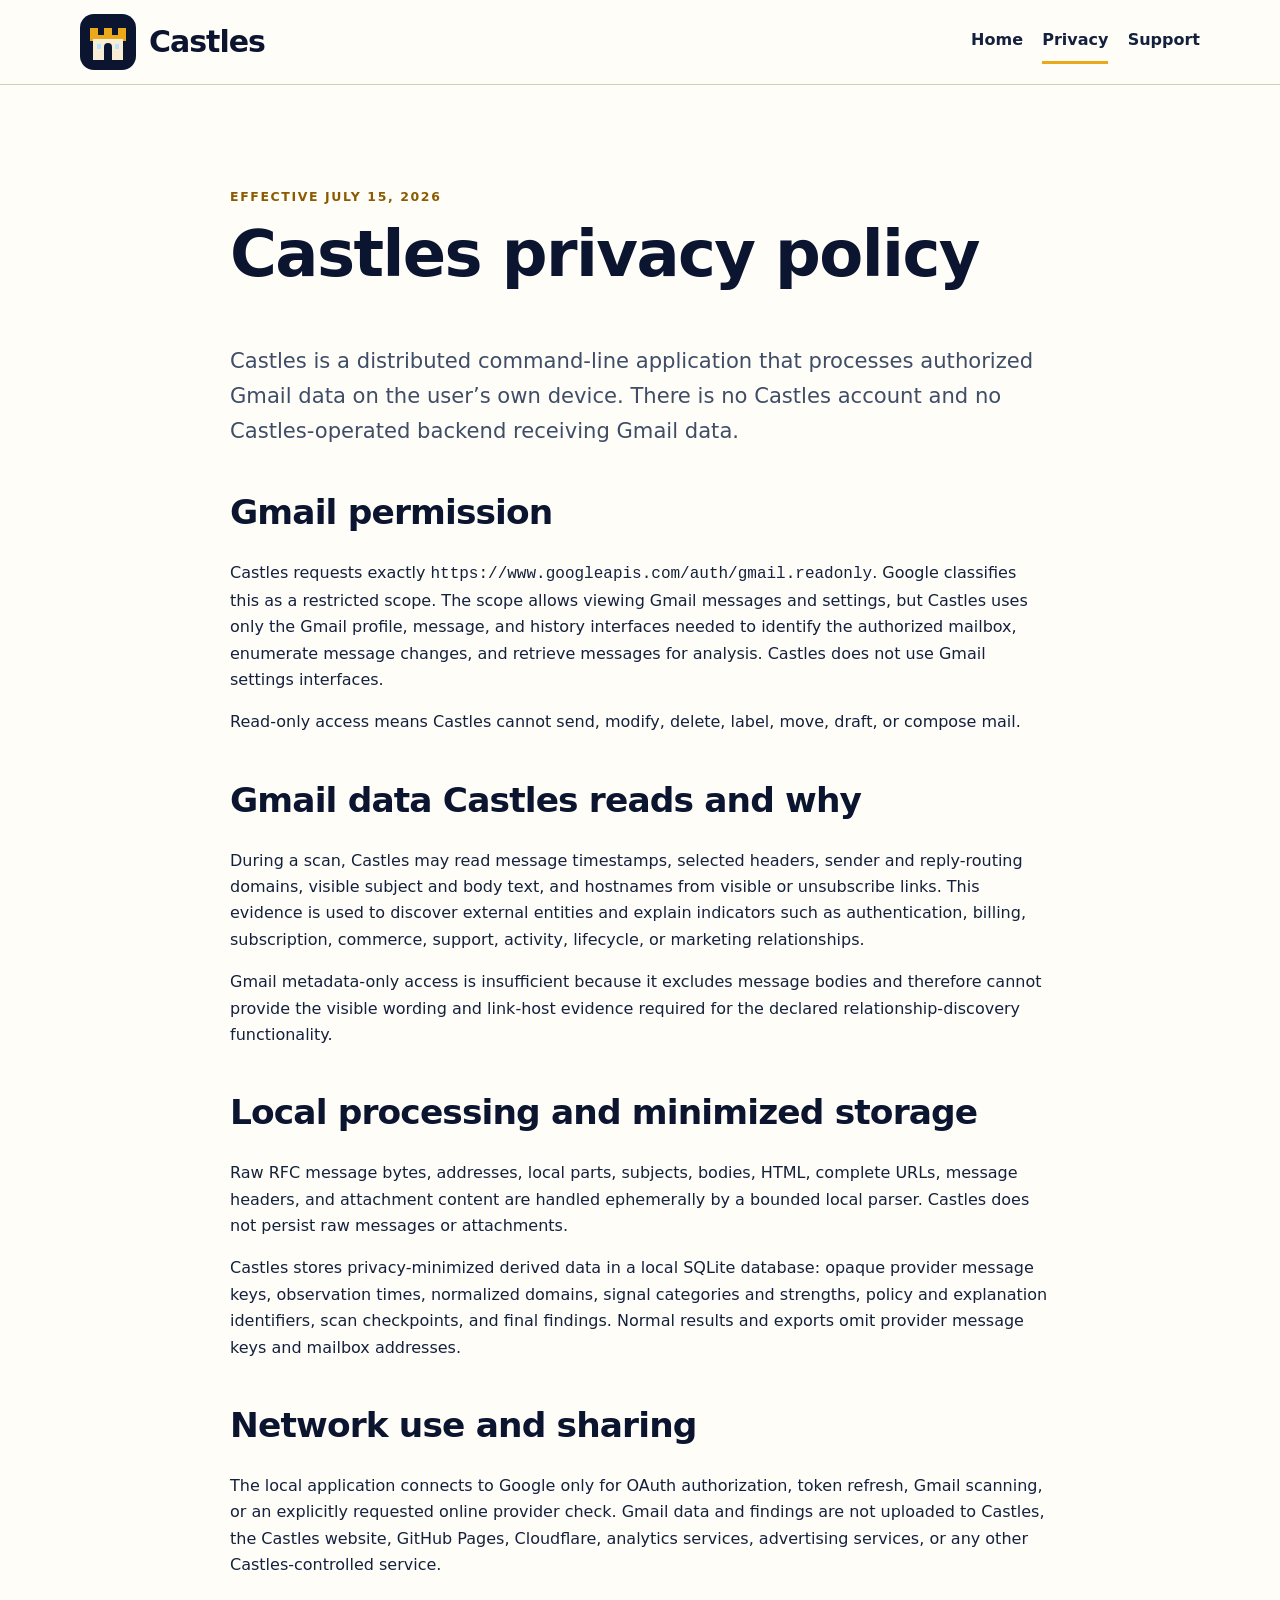
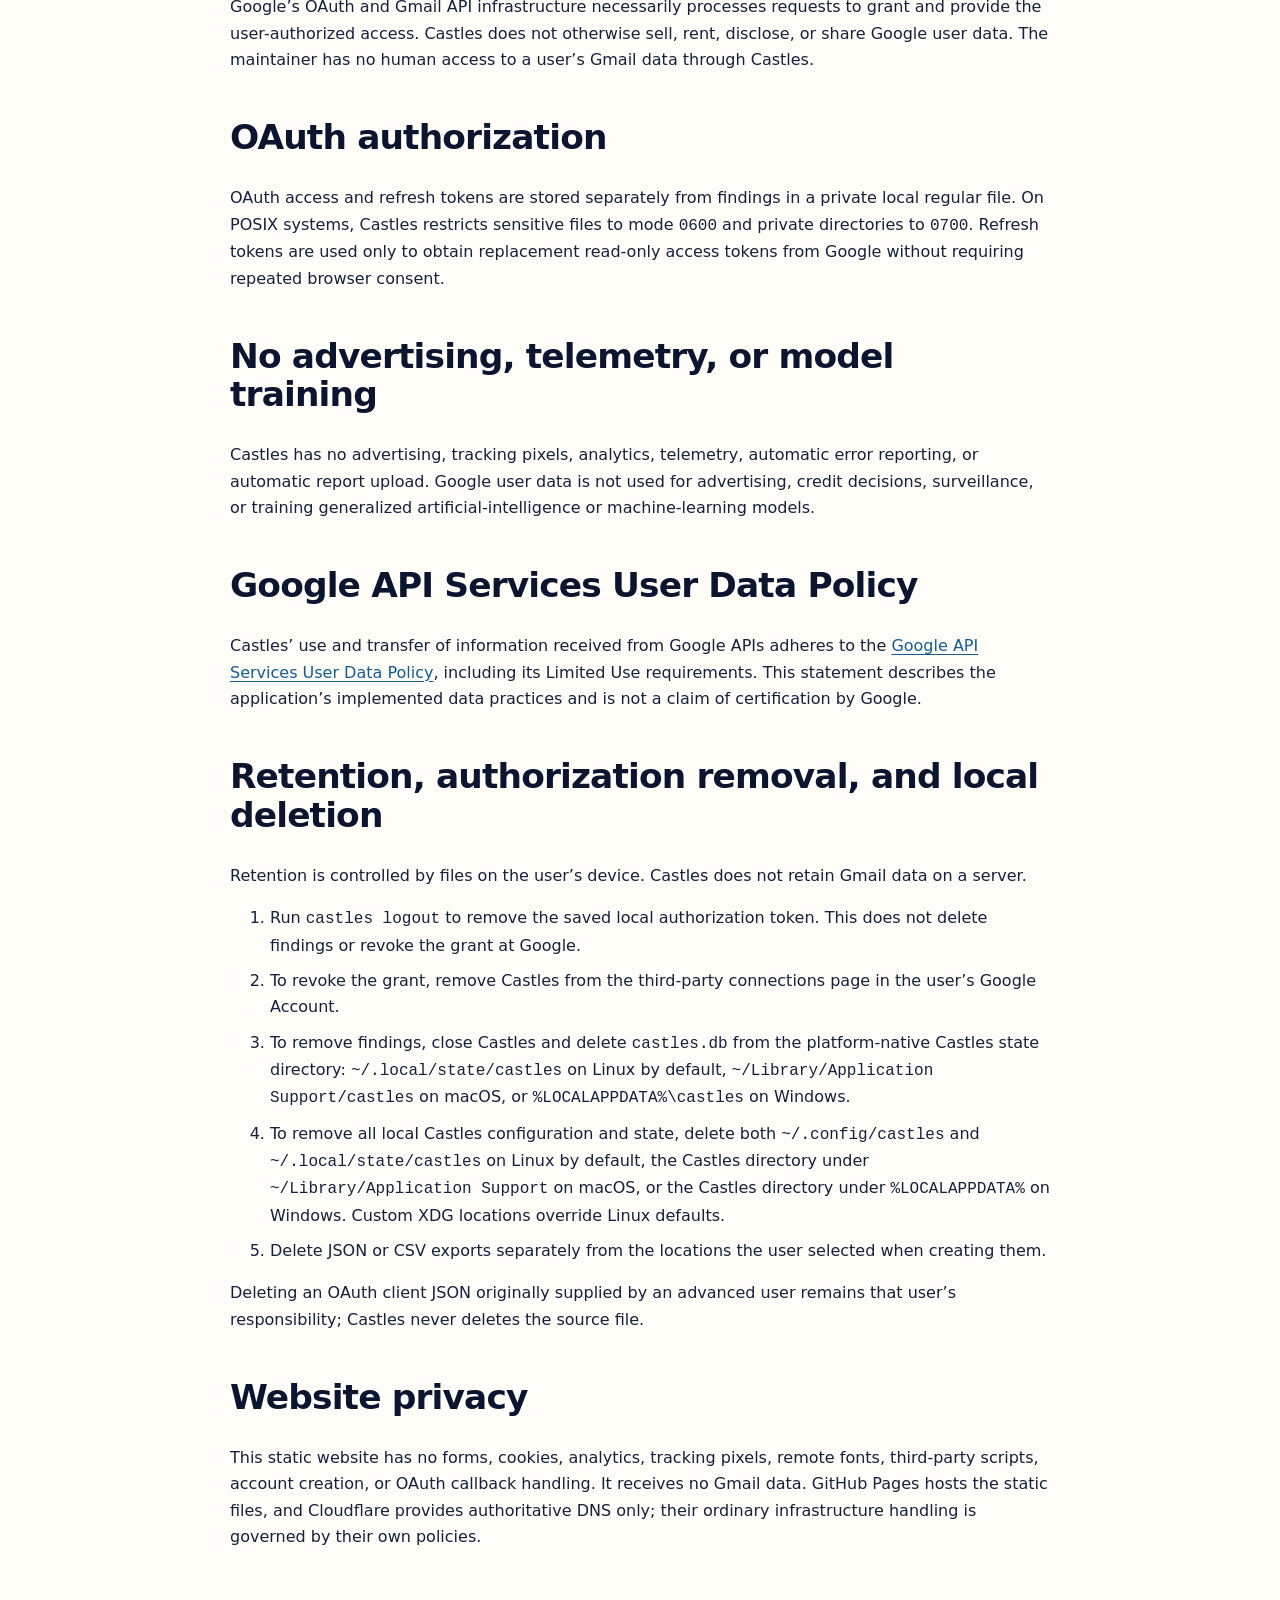
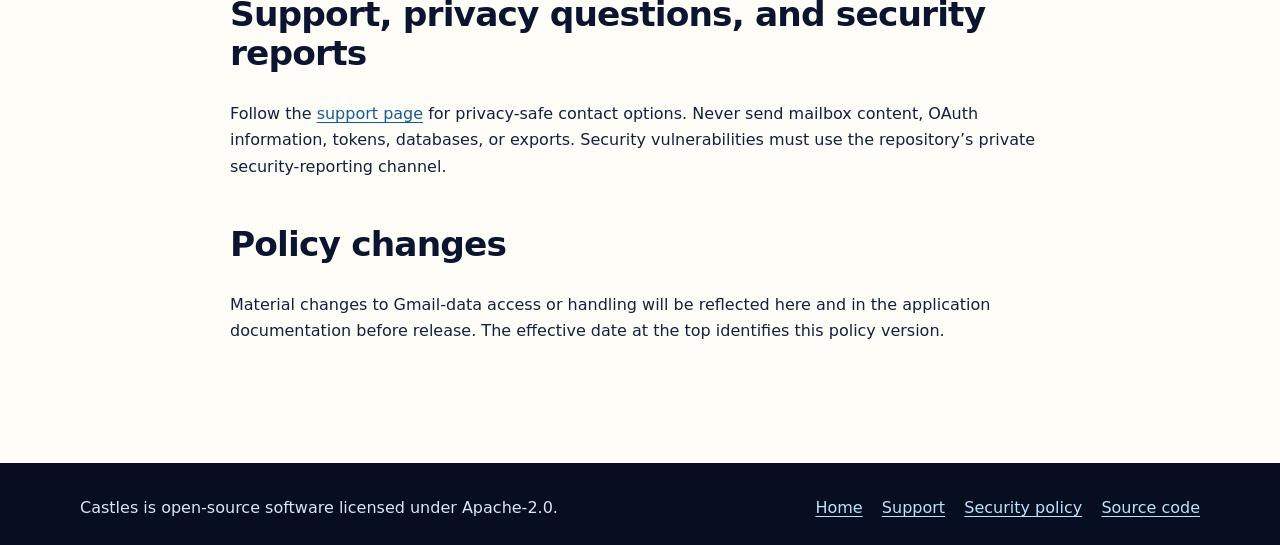
==== site/privacy.html @ 7852fce7 "Initial Castles release" ====
<!doctype html>
<html lang="en">
<head>
  <meta charset="utf-8">
  <meta name="viewport" content="width=device-width, initial-scale=1">
  <meta name="description" content="Privacy policy for Castles Gmail read-only access and local data processing.">
  <meta name="referrer" content="no-referrer">
  <meta http-equiv="Content-Security-Policy" content="default-src 'none'; style-src 'self'; img-src 'self'; script-src 'none'; connect-src 'none'; object-src 'none'; base-uri 'none'; form-action 'none'; frame-src 'none'">
  <link rel="canonical" href="https://castles.luigiverona.dev/privacy.html">
  <link rel="icon" href="favicon.svg" type="image/svg+xml">
  <link rel="stylesheet" href="style.css">
  <title>Privacy policy — Castles</title>
</head>
<body>
  <a class="skip" href="#main">Skip to content</a>
  <header class="site-header">
    <div class="wrap header-row">
      <a class="brand" href="index.html" aria-label="Castles home">
        <img src="logo.svg" width="224" height="56" alt="Castles">
      </a>
      <nav aria-label="Primary navigation">
        <a href="index.html">Home</a>
        <a aria-current="page" href="privacy.html">Privacy</a>
        <a href="support.html">Support</a>
      </nav>
    </div>
  </header>

  <main id="main" class="policy">
    <article class="wrap prose">
      <p class="eyebrow">Effective July 15, 2026</p>
      <h1>Castles privacy policy</h1>
      <p class="lede">Castles is a distributed command-line application that processes authorized Gmail data on the user’s own device. There is no Castles account and no Castles-operated backend receiving Gmail data.</p>

      <h2>Gmail permission</h2>
      <p>Castles requests exactly <code>https://www.googleapis.com/auth/gmail.readonly</code>. Google classifies this as a restricted scope. The scope allows viewing Gmail messages and settings, but Castles uses only the Gmail profile, message, and history interfaces needed to identify the authorized mailbox, enumerate message changes, and retrieve messages for analysis. Castles does not use Gmail settings interfaces.</p>
      <p>Read-only access means Castles cannot send, modify, delete, label, move, draft, or compose mail.</p>

      <h2>Gmail data Castles reads and why</h2>
      <p>During a scan, Castles may read message timestamps, selected headers, sender and reply-routing domains, visible subject and body text, and hostnames from visible or unsubscribe links. This evidence is used to discover external entities and explain indicators such as authentication, billing, subscription, commerce, support, activity, lifecycle, or marketing relationships.</p>
      <p>Gmail metadata-only access is insufficient because it excludes message bodies and therefore cannot provide the visible wording and link-host evidence required for the declared relationship-discovery functionality.</p>

      <h2>Local processing and minimized storage</h2>
      <p>Raw RFC message bytes, addresses, local parts, subjects, bodies, HTML, complete URLs, message headers, and attachment content are handled ephemerally by a bounded local parser. Castles does not persist raw messages or attachments.</p>
      <p>Castles stores privacy-minimized derived data in a local SQLite database: opaque provider message keys, observation times, normalized domains, signal categories and strengths, policy and explanation identifiers, scan checkpoints, and final findings. Normal results and exports omit provider message keys and mailbox addresses.</p>

      <h2>Network use and sharing</h2>
      <p>The local application connects to Google only for OAuth authorization, token refresh, Gmail scanning, or an explicitly requested online provider check. Gmail data and findings are not uploaded to Castles, the Castles website, GitHub Pages, Cloudflare, analytics services, advertising services, or any other Castles-controlled service.</p>
      <p>Google’s OAuth and Gmail API infrastructure necessarily processes requests to grant and provide the user-authorized access. Castles does not otherwise sell, rent, disclose, or share Google user data. The maintainer has no human access to a user’s Gmail data through Castles.</p>

      <h2>OAuth authorization</h2>
      <p>OAuth access and refresh tokens are stored separately from findings in a private local regular file. On POSIX systems, Castles restricts sensitive files to mode <code>0600</code> and private directories to <code>0700</code>. Refresh tokens are used only to obtain replacement read-only access tokens from Google without requiring repeated browser consent.</p>

      <h2>No advertising, telemetry, or model training</h2>
      <p>Castles has no advertising, tracking pixels, analytics, telemetry, automatic error reporting, or automatic report upload. Google user data is not used for advertising, credit decisions, surveillance, or training generalized artificial-intelligence or machine-learning models.</p>

      <h2>Google API Services User Data Policy</h2>
      <p>Castles’ use and transfer of information received from Google APIs adheres to the <a href="https://developers.google.com/terms/api-services-user-data-policy">Google API Services User Data Policy</a>, including its Limited Use requirements. This statement describes the application’s implemented data practices and is not a claim of certification by Google.</p>

      <h2 id="retention">Retention, authorization removal, and local deletion</h2>
      <p>Retention is controlled by files on the user’s device. Castles does not retain Gmail data on a server.</p>
      <ol>
        <li>Run <code>castles logout</code> to remove the saved local authorization token. This does not delete findings or revoke the grant at Google.</li>
        <li>To revoke the grant, remove Castles from the third-party connections page in the user’s Google Account.</li>
        <li>To remove findings, close Castles and delete <code>castles.db</code> from the platform-native Castles state directory: <code>~/.local/state/castles</code> on Linux by default, <code>~/Library/Application Support/castles</code> on macOS, or <code>%LOCALAPPDATA%\castles</code> on Windows.</li>
        <li>To remove all local Castles configuration and state, delete both <code>~/.config/castles</code> and <code>~/.local/state/castles</code> on Linux by default, the Castles directory under <code>~/Library/Application Support</code> on macOS, or the Castles directory under <code>%LOCALAPPDATA%</code> on Windows. Custom XDG locations override Linux defaults.</li>
        <li>Delete JSON or CSV exports separately from the locations the user selected when creating them.</li>
      </ol>
      <p>Deleting an OAuth client JSON originally supplied by an advanced user remains that user’s responsibility; Castles never deletes the source file.</p>

      <h2>Website privacy</h2>
      <p>This static website has no forms, cookies, analytics, tracking pixels, remote fonts, third-party scripts, account creation, or OAuth callback handling. It receives no Gmail data. GitHub Pages hosts the static files, and Cloudflare provides authoritative DNS only; their ordinary infrastructure handling is governed by their own policies.</p>

      <h2>Support, privacy questions, and security reports</h2>
      <p>Follow the <a href="support.html">support page</a> for privacy-safe contact options. Never send mailbox content, OAuth information, tokens, databases, or exports. Security vulnerabilities must use the repository’s private security-reporting channel.</p>

      <h2>Policy changes</h2>
      <p>Material changes to Gmail-data access or handling will be reflected here and in the application documentation before release. The effective date at the top identifies this policy version.</p>
    </article>
  </main>

  <footer>
    <div class="wrap footer-grid">
      <p>Castles is open-source software licensed under Apache-2.0.</p>
      <nav aria-label="Footer navigation">
        <a href="index.html">Home</a>
        <a href="support.html">Support</a>
        <a href="https://github.com/luigiverona/castles/security/policy">Security policy</a>
        <a href="https://github.com/luigiverona/castles">Source code</a>
      </nav>
    </div>
  </footer>
</body>
</html>
---- site/style.css ----
:root {
  color-scheme: light;
  --ink: #14213d;
  --ink-soft: #3f4d67;
  --night: #0b1530;
  --paper: #fffdf8;
  --sand: #f3ecdc;
  --gold: #e9a91b;
  --gold-dark: #8a5b00;
  --sky: #b9e3ff;
  --line: #d6ccb9;
  --danger: #7c1f2a;
  --danger-bg: #fff2f1;
  --radius: 18px;
  --shadow: 0 18px 50px rgb(11 21 48 / 10%);
}

* {
  box-sizing: border-box;
}

html {
  background: var(--paper);
  scroll-behavior: smooth;
}

body {
  margin: 0;
  color: var(--ink);
  background: var(--paper);
  font-family: Inter, ui-sans-serif, system-ui, -apple-system, BlinkMacSystemFont, "Segoe UI", sans-serif;
  font-size: 1rem;
  line-height: 1.65;
}

a {
  color: #155d91;
  text-underline-offset: 0.18em;
}

a:hover {
  color: #0b3657;
}

a:focus-visible {
  outline: 3px solid var(--gold);
  outline-offset: 4px;
  border-radius: 4px;
}

img {
  display: block;
  max-width: 100%;
}

code,
pre {
  font-family: ui-monospace, SFMono-Regular, Menlo, Consolas, monospace;
}

code {
  overflow-wrap: anywhere;
}

pre {
  margin: 0;
  padding: 1.35rem;
  overflow-x: auto;
  color: #eef6ff;
  background: var(--night);
  border-radius: 12px;
  box-shadow: var(--shadow);
  font-size: 0.88rem;
  line-height: 1.55;
}

h1,
h2,
h3 {
  margin-top: 0;
  color: var(--night);
  font-weight: 760;
  line-height: 1.12;
  letter-spacing: -0.025em;
}

h1 {
  max-width: 18ch;
  font-size: clamp(2.45rem, 7vw, 5rem);
}

h2 {
  font-size: clamp(1.8rem, 4vw, 3rem);
}

h3 {
  font-size: 1.25rem;
}

.wrap {
  width: min(1120px, calc(100% - 2.5rem));
  margin-inline: auto;
}

.compact {
  max-width: 780px;
}

.skip {
  position: fixed;
  z-index: 10;
  top: 0.75rem;
  left: 0.75rem;
  padding: 0.75rem 1rem;
  color: var(--night);
  background: var(--gold);
  border-radius: 8px;
  transform: translateY(-180%);
}

.skip:focus {
  transform: translateY(0);
}

.site-header {
  border-bottom: 1px solid var(--line);
  background: rgb(255 253 248 / 96%);
}

.header-row {
  display: flex;
  min-height: 84px;
  align-items: center;
  justify-content: space-between;
  gap: 1.5rem;
}

.brand {
  flex: 0 0 auto;
}

.site-header nav,
.footer-grid nav {
  display: flex;
  flex-wrap: wrap;
  gap: 0.5rem 1.2rem;
}

.site-header nav a {
  padding: 0.45rem 0;
  color: var(--ink);
  font-weight: 680;
  text-decoration: none;
  border-bottom: 3px solid transparent;
}

.site-header nav a[aria-current="page"] {
  border-color: var(--gold);
}

.hero {
  padding: clamp(4.5rem, 10vw, 8.5rem) 0;
  background:
    radial-gradient(circle at 85% 20%, rgb(185 227 255 / 70%), transparent 30%),
    linear-gradient(145deg, var(--paper), var(--sand));
}

.hero-grid,
.install-grid {
  display: grid;
  grid-template-columns: minmax(0, 1.55fr) minmax(280px, 0.75fr);
  gap: clamp(2rem, 6vw, 5rem);
  align-items: center;
}

.eyebrow,
.card-kicker {
  margin: 0 0 0.7rem;
  color: var(--gold-dark);
  font-size: 0.78rem;
  font-weight: 800;
  letter-spacing: 0.13em;
  text-transform: uppercase;
}

.lede {
  max-width: 68ch;
  color: var(--ink-soft);
  font-size: clamp(1.1rem, 2vw, 1.32rem);
}

.actions {
  display: flex;
  flex-wrap: wrap;
  align-items: center;
  gap: 1rem 1.35rem;
  margin-top: 2rem;
}

.button {
  display: inline-block;
  padding: 0.78rem 1.1rem;
  color: var(--night);
  background: var(--gold);
  border: 2px solid var(--night);
  border-radius: 9px;
  box-shadow: 4px 4px 0 var(--night);
  font-weight: 780;
  text-decoration: none;
}

.button:hover {
  color: var(--night);
  background: #f5c14a;
  transform: translate(1px, 1px);
  box-shadow: 3px 3px 0 var(--night);
}

.button.secondary {
  background: var(--sky);
}

.text-link {
  font-weight: 730;
}

.scope-card {
  padding: 2rem;
  color: #edf6ff;
  background: var(--night);
  border: 1px solid #263b65;
  border-radius: var(--radius);
  box-shadow: var(--shadow);
}

.scope-card h2 {
  color: white;
  font-size: 2rem;
}

.scope-card code {
  color: var(--sky);
}

.scope-card .card-kicker {
  color: #f5c14a;
}

.section {
  padding: clamp(4rem, 8vw, 7rem) 0;
}

.section + .section {
  border-top: 1px solid var(--line);
}

.cards {
  display: grid;
  grid-template-columns: repeat(3, 1fr);
  gap: 1.15rem;
  margin-top: 2rem;
}

.cards article {
  padding: 1.6rem;
  background: white;
  border: 1px solid var(--line);
  border-radius: var(--radius);
  box-shadow: 0 8px 24px rgb(11 21 48 / 6%);
}

.steps {
  background: var(--sand);
}

.steps ol {
  display: grid;
  grid-template-columns: repeat(4, 1fr);
  gap: 1rem;
  margin: 2rem 0;
  padding: 0;
  list-style: none;
  counter-reset: steps;
}

.steps li {
  padding: 1.35rem;
  background: var(--paper);
  border-top: 5px solid var(--gold);
  border-radius: 8px;
  counter-increment: steps;
}

.steps li::before {
  display: block;
  margin-bottom: 0.7rem;
  color: var(--gold-dark);
  content: "0" counter(steps);
  font-weight: 850;
}

.notice,
.danger {
  padding: 1.25rem 1.4rem;
  border-left: 5px solid var(--gold-dark);
  background: #fff8e6;
}

.revoke {
  color: #eef6ff;
  background: var(--night);
}

.revoke h2,
.revoke a {
  color: white;
}

.policy {
  padding: clamp(3.5rem, 8vw, 7rem) 0;
}

.prose {
  max-width: 820px;
}

.prose h1 {
  max-width: none;
  font-size: clamp(2.4rem, 6vw, 4rem);
}

.prose h2 {
  margin-top: 2.8rem;
  font-size: clamp(1.55rem, 3vw, 2.15rem);
}

.prose li + li {
  margin-top: 0.55rem;
}

.danger {
  margin: 2.5rem 0;
  border-color: var(--danger);
  background: var(--danger-bg);
}

.danger h2 {
  margin-top: 0;
  color: var(--danger);
}

footer {
  padding: 2rem 0;
  color: #d9e5f7;
  background: #070e20;
}

footer a {
  color: var(--sky);
}

.footer-grid {
  display: flex;
  align-items: center;
  justify-content: space-between;
  gap: 1rem 2rem;
}

.footer-grid p {
  margin: 0;
}

@media (max-width: 820px) {
  .hero-grid,
  .install-grid,
  .cards,
  .steps ol {
    grid-template-columns: 1fr;
  }

  .header-row,
  .footer-grid {
    align-items: flex-start;
    flex-direction: column;
  }

  .header-row {
    padding: 0.8rem 0 1rem;
  }

  .site-header nav {
    width: 100%;
    justify-content: space-between;
  }
}

@media (prefers-reduced-motion: reduce) {
  html {
    scroll-behavior: auto;
  }

  *,
  *::before,
  *::after {
    transition-duration: 0.01ms !important;
  }
}
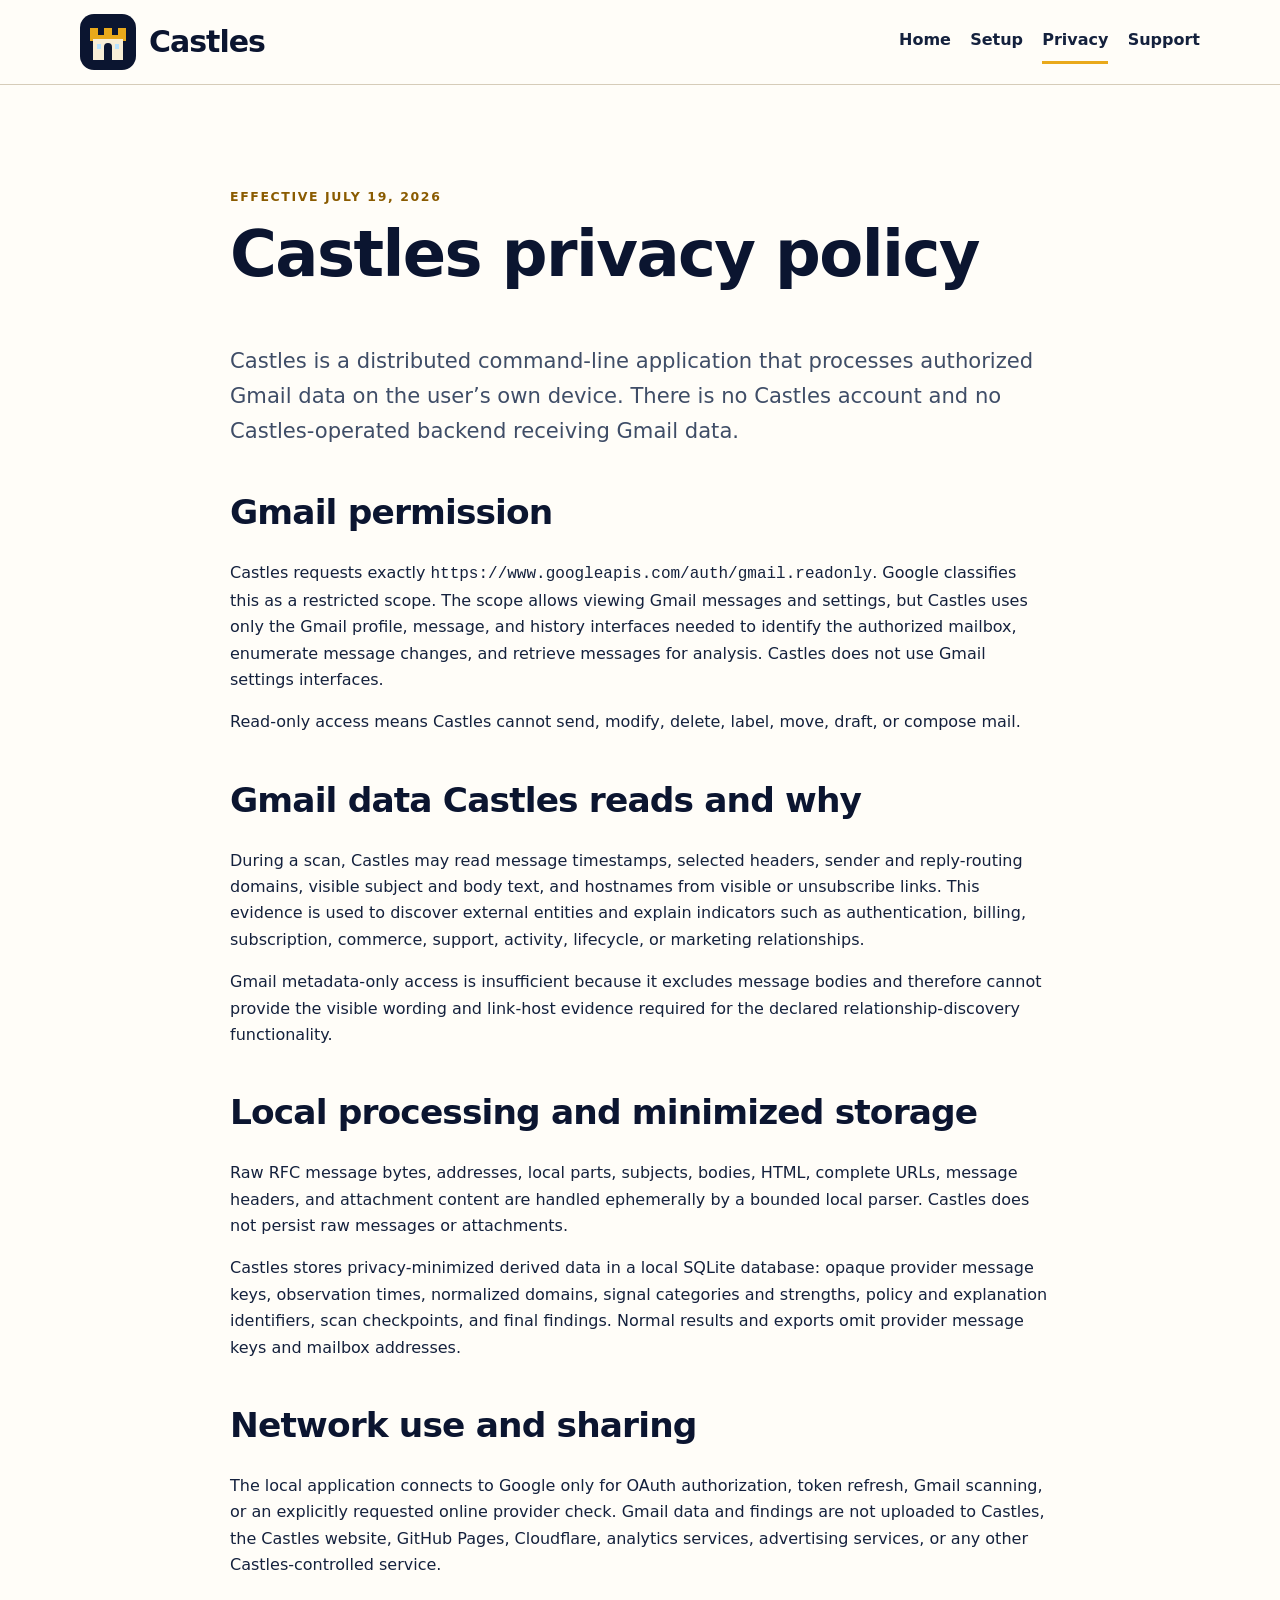
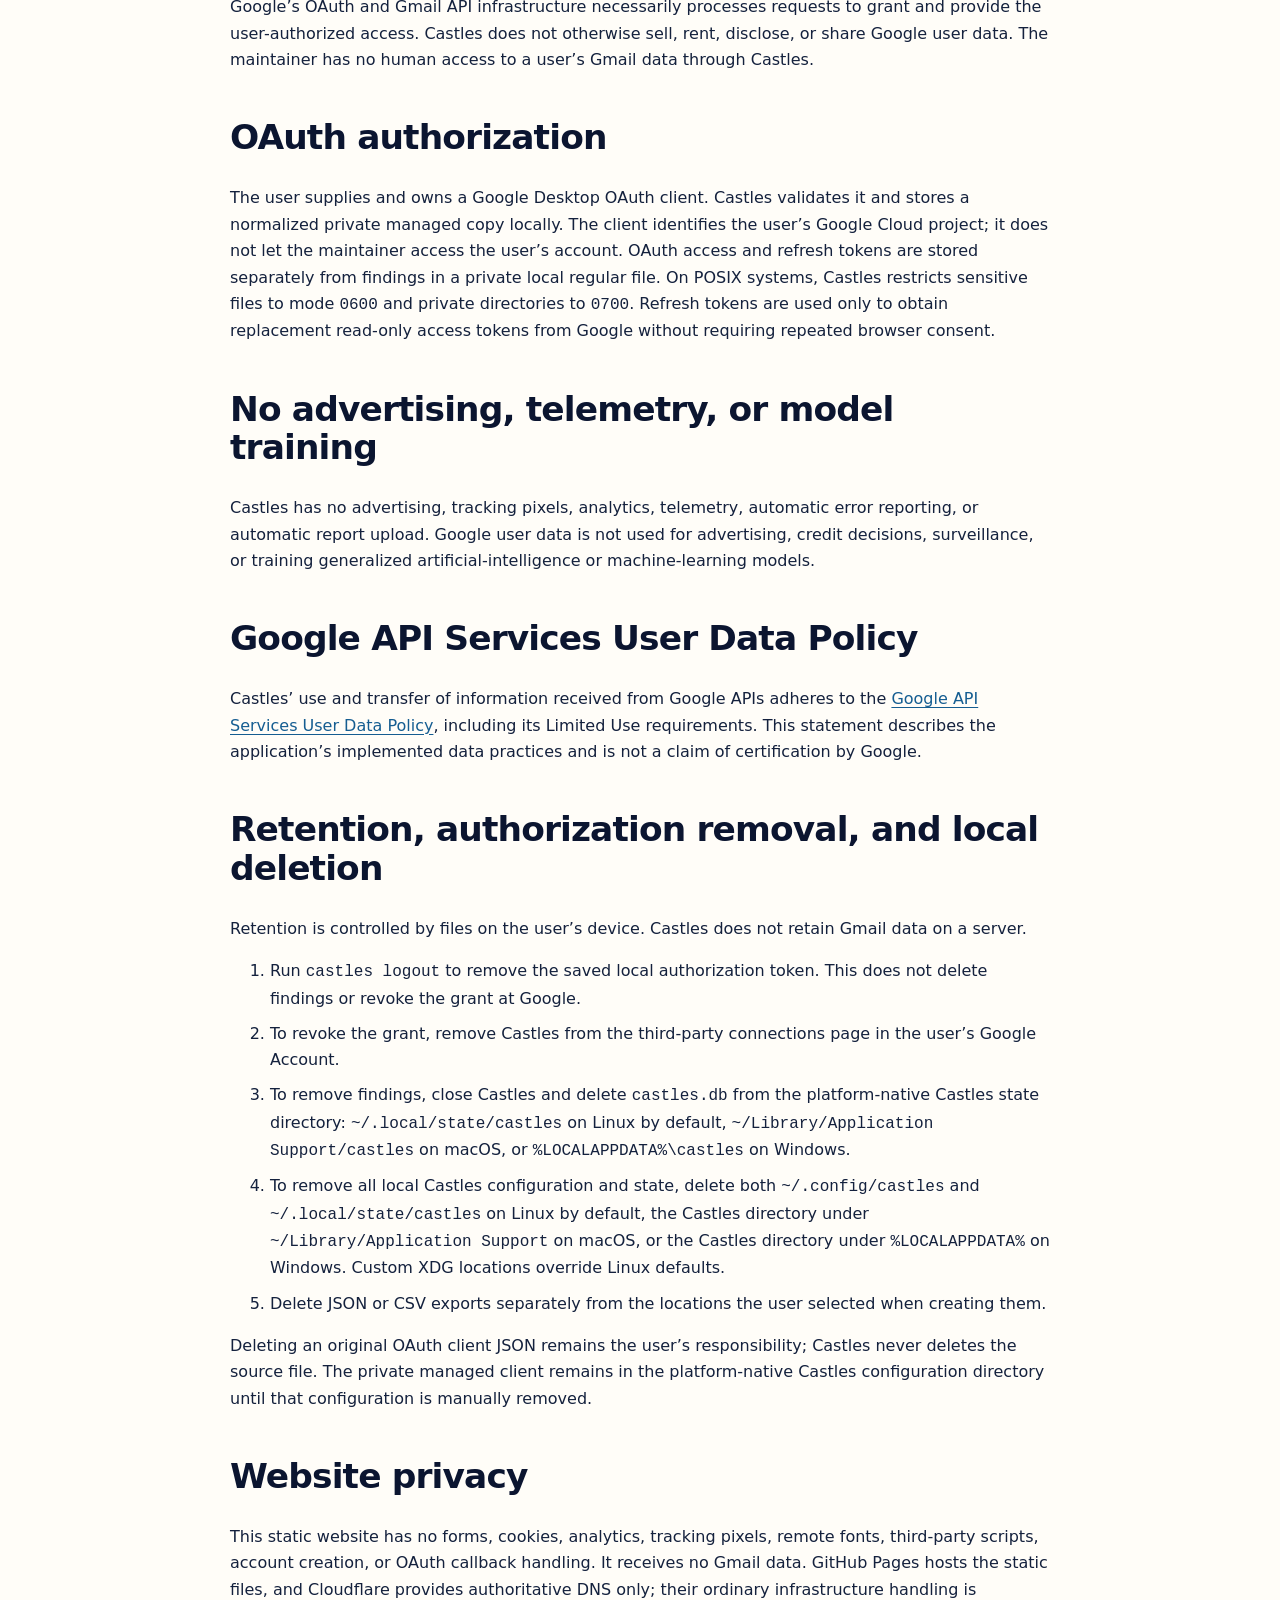
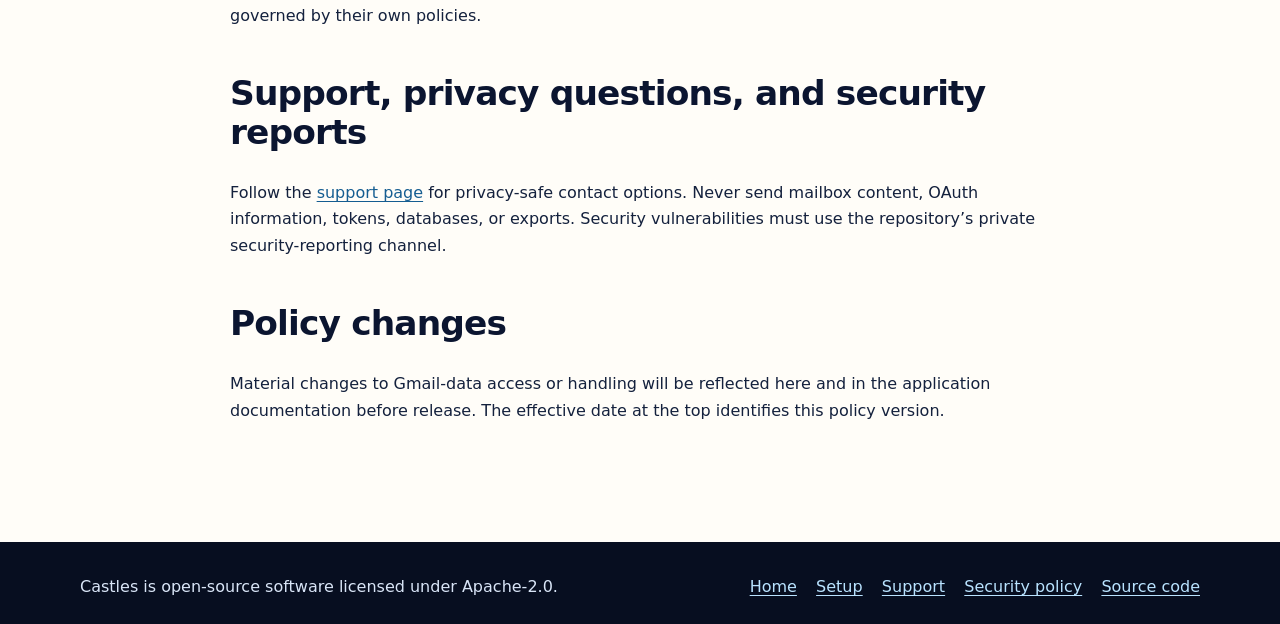
==== commit 3da65cb3: "Add guided OAuth onboarding" ====
--- a/site/privacy.html
+++ b/site/privacy.html
@@ -20,6 +20,7 @@
       </a>
       <nav aria-label="Primary navigation">
         <a href="index.html">Home</a>
+        <a href="setup.html">Setup</a>
         <a aria-current="page" href="privacy.html">Privacy</a>
         <a href="support.html">Support</a>
       </nav>
@@ -28,7 +29,7 @@
 
   <main id="main" class="policy">
     <article class="wrap prose">
-      <p class="eyebrow">Effective July 15, 2026</p>
+      <p class="eyebrow">Effective July 19, 2026</p>
       <h1>Castles privacy policy</h1>
       <p class="lede">Castles is a distributed command-line application that processes authorized Gmail data on the user’s own device. There is no Castles account and no Castles-operated backend receiving Gmail data.</p>
 
@@ -49,7 +50,7 @@
       <p>Google’s OAuth and Gmail API infrastructure necessarily processes requests to grant and provide the user-authorized access. Castles does not otherwise sell, rent, disclose, or share Google user data. The maintainer has no human access to a user’s Gmail data through Castles.</p>
 
       <h2>OAuth authorization</h2>
-      <p>OAuth access and refresh tokens are stored separately from findings in a private local regular file. On POSIX systems, Castles restricts sensitive files to mode <code>0600</code> and private directories to <code>0700</code>. Refresh tokens are used only to obtain replacement read-only access tokens from Google without requiring repeated browser consent.</p>
+      <p>The user supplies and owns a Google Desktop OAuth client. Castles validates it and stores a normalized private managed copy locally. The client identifies the user’s Google Cloud project; it does not let the maintainer access the user’s account. OAuth access and refresh tokens are stored separately from findings in a private local regular file. On POSIX systems, Castles restricts sensitive files to mode <code>0600</code> and private directories to <code>0700</code>. Refresh tokens are used only to obtain replacement read-only access tokens from Google without requiring repeated browser consent.</p>
 
       <h2>No advertising, telemetry, or model training</h2>
       <p>Castles has no advertising, tracking pixels, analytics, telemetry, automatic error reporting, or automatic report upload. Google user data is not used for advertising, credit decisions, surveillance, or training generalized artificial-intelligence or machine-learning models.</p>
@@ -66,7 +67,7 @@
         <li>To remove all local Castles configuration and state, delete both <code>~/.config/castles</code> and <code>~/.local/state/castles</code> on Linux by default, the Castles directory under <code>~/Library/Application Support</code> on macOS, or the Castles directory under <code>%LOCALAPPDATA%</code> on Windows. Custom XDG locations override Linux defaults.</li>
         <li>Delete JSON or CSV exports separately from the locations the user selected when creating them.</li>
       </ol>
-      <p>Deleting an OAuth client JSON originally supplied by an advanced user remains that user’s responsibility; Castles never deletes the source file.</p>
+      <p>Deleting an original OAuth client JSON remains the user’s responsibility; Castles never deletes the source file. The private managed client remains in the platform-native Castles configuration directory until that configuration is manually removed.</p>
 
       <h2>Website privacy</h2>
       <p>This static website has no forms, cookies, analytics, tracking pixels, remote fonts, third-party scripts, account creation, or OAuth callback handling. It receives no Gmail data. GitHub Pages hosts the static files, and Cloudflare provides authoritative DNS only; their ordinary infrastructure handling is governed by their own policies.</p>
@@ -84,6 +85,7 @@
       <p>Castles is open-source software licensed under Apache-2.0.</p>
       <nav aria-label="Footer navigation">
         <a href="index.html">Home</a>
+        <a href="setup.html">Setup</a>
         <a href="support.html">Support</a>
         <a href="https://github.com/luigiverona/castles/security/policy">Security policy</a>
         <a href="https://github.com/luigiverona/castles">Source code</a>
--- a/site/style.css
+++ b/site/style.css
@@ -338,6 +338,24 @@
   margin-top: 0.55rem;
 }
 
+.contents {
+  margin: 2.5rem 0;
+  padding: 1.5rem;
+  background: var(--sand);
+  border: 1px solid var(--line);
+  border-radius: var(--radius);
+}
+
+.contents h2 {
+  margin: 0;
+  font-size: 1.35rem;
+}
+
+.contents ol {
+  columns: 2;
+  margin-bottom: 0;
+}
+
 .danger {
   margin: 2.5rem 0;
   border-color: var(--danger);
@@ -392,6 +410,10 @@
     width: 100%;
     justify-content: space-between;
   }
+
+  .contents ol {
+    columns: 1;
+  }
 }
 
 @media (prefers-reduced-motion: reduce) {
